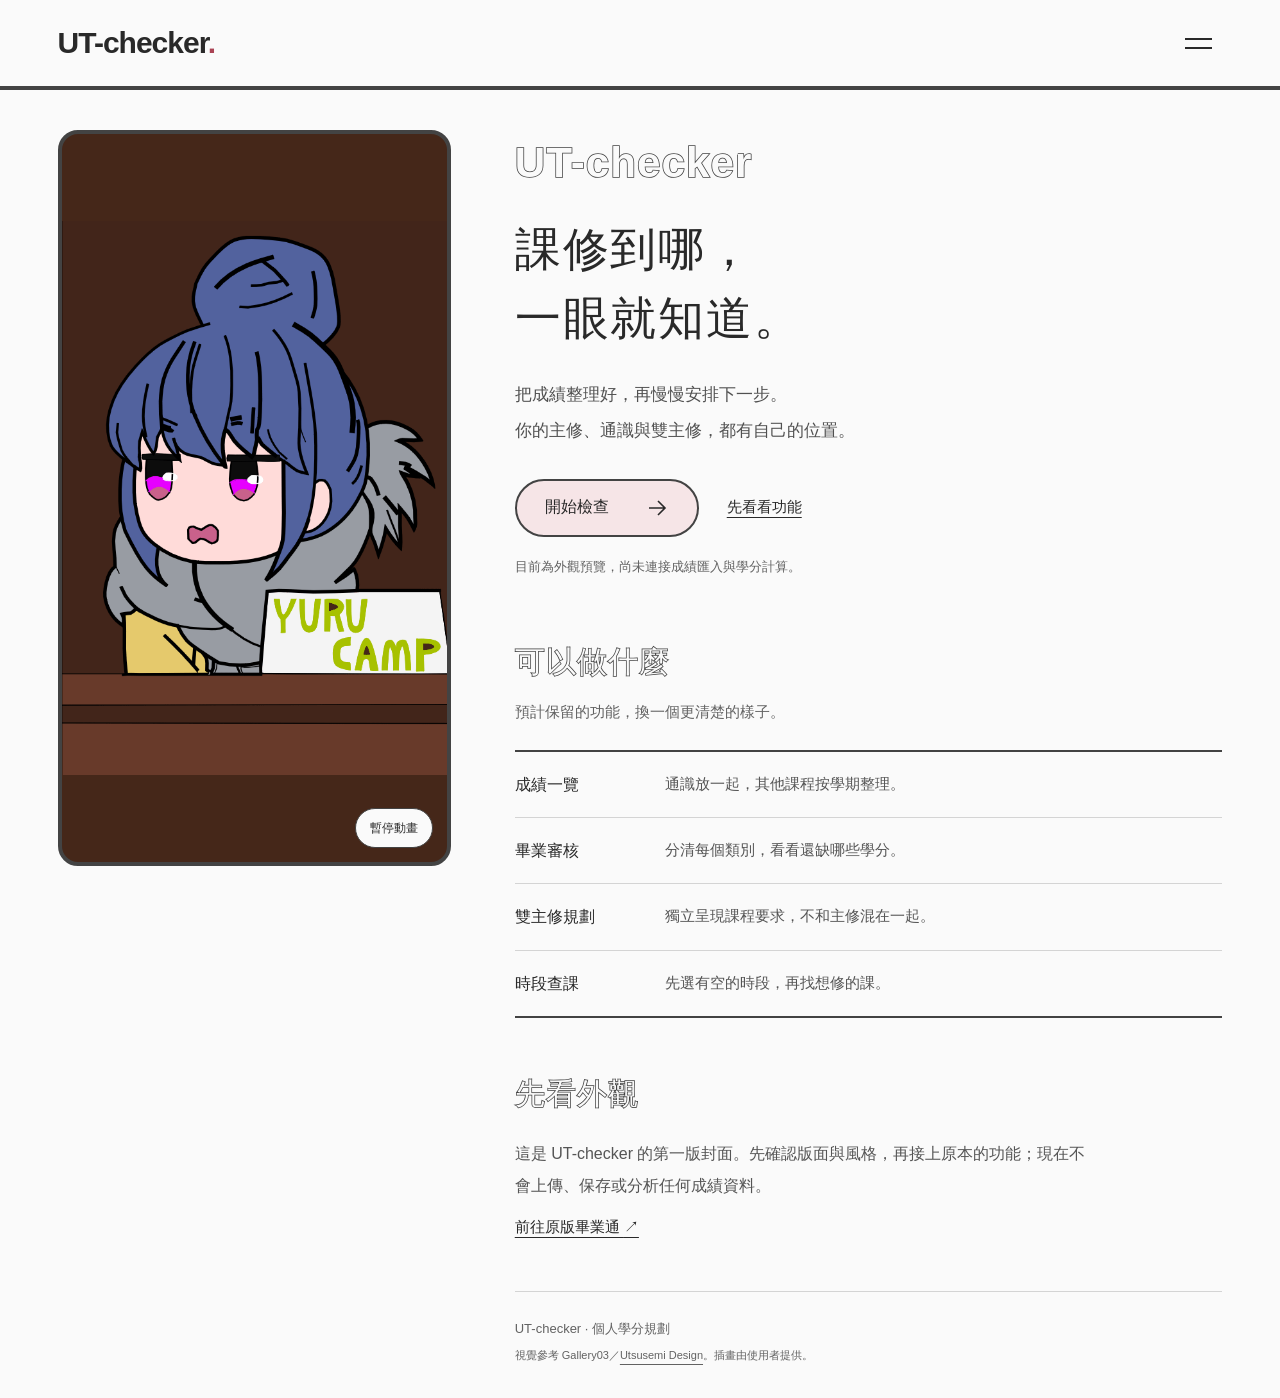
==== index.html @ 439530df "建立 UT-checker 留白插畫外觀預覽" ====
<!doctype html>
<html lang="zh-Hant">
<head>
  <meta charset="utf-8">
  <meta name="viewport" content="width=device-width,initial-scale=1">
  <meta name="description" content="UT-checker 學分規劃工具・外觀預覽">
  <title>UT-checker</title>
  <link rel="stylesheet" href="style.css">
  <script src="app.js" defer></script>
</head>
<body>
  <!-- Gallery03 reference: white space, outlined headings, thick rounded image frame.
       User-provided animated image on the left. Visual prototype only, no student data. -->
  <a class="skip" href="#main">跳到主要內容</a>
  <header class="site-header">
    <a class="wordmark" href="#">UT-checker<span class="brand-dot">.</span></a>
    <button class="menu-toggle" aria-label="開啟選單" aria-expanded="false" aria-controls="navigation"><span></span><span></span></button>
    <nav id="navigation" hidden aria-label="主選單">
      <a href="#main">首頁</a><a href="#features">功能介紹</a><a href="#preview">預覽說明</a>
    </nav>
  </header>
  <main id="main" class="layout">
    <aside class="illustration" aria-label="搖曳露營插畫">
      <div class="image-frame">
        <img id="art" src="assets/yuru-camp.gif" width="600" height="864" alt="搖曳露營角色圍著圍巾，坐在 YURU CAMP 看板旁的動畫插畫">
        <canvas id="still" width="600" height="864" hidden aria-hidden="true"></canvas>
        <button id="motion" class="motion-button" aria-pressed="false">暫停動畫</button>
      </div>
    </aside>
    <div class="content">
      <section class="intro">
        <h1 class="outline">UT-checker</h1>
        <h2>課修到哪，<br>一眼就知道。</h2>
        <p class="intro-copy">把成績整理好，再慢慢安排下一步。<br>你的主修、通識與雙主修，都有自己的位置。</p>
        <div class="actions">
          <a class="button primary" href="#preview">開始檢查 <svg viewBox="0 0 24 24" aria-hidden="true"><path d="M4 12h15M13 5l7 7-7 7"/></svg></a>
          <a class="text-link" href="#features">先看看功能</a>
        </div>
        <p class="preview-note">目前為外觀預覽，尚未連接成績匯入與學分計算。</p>
      </section>
      <section id="features" class="features">
        <h2 class="outline">可以做什麼</h2>
        <p class="section-copy">預計保留的功能，換一個更清楚的樣子。</p>
        <dl>
          <div><dt>成績一覽</dt><dd>通識放一起，其他課程按學期整理。</dd></div>
          <div><dt>畢業審核</dt><dd>分清每個類別，看看還缺哪些學分。</dd></div>
          <div><dt>雙主修規劃</dt><dd>獨立呈現課程要求，不和主修混在一起。</dd></div>
          <div><dt>時段查課</dt><dd>先選有空的時段，再找想修的課。</dd></div>
        </dl>
      </section>
      <section id="preview" class="preview" tabindex="-1">
        <h2 class="outline">先看外觀</h2>
        <p>這是 UT-checker 的第一版封面。先確認版面與風格，再接上原本的功能；現在不會上傳、保存或分析任何成績資料。</p>
        <a class="text-link" href="https://utaipei-credit-checker.streamlit.app/" target="_blank" rel="noopener noreferrer">前往原版畢業通 <span aria-hidden="true">↗</span></a>
      </section>
      <footer>UT-checker · 個人學分規劃<br><span>視覺參考 Gallery03／<a href="https://hiro-design.net/utsusemi/" target="_blank" rel="noopener noreferrer">Utsusemi Design</a>。插畫由使用者提供。</span></footer>
    </div>
  </main>
</body>
</html>
---- style.css ----
:root{--paper:#fafafa;--ink:#292929;--line:#434343;--muted:#626262;--pink:#df6a78;--pale:#f6e5e7;font-family:"Outfit","Microsoft JhengHei","PingFang TC",sans-serif;color:var(--ink);background:var(--paper);font-synthesis:none}
*{box-sizing:border-box}html{scroll-behavior:smooth;scroll-padding-top:110px}body{margin:0}a{color:inherit;text-underline-offset:5px}button{font:inherit;cursor:pointer}a,button{-webkit-tap-highlight-color:transparent}button:focus-visible,a:focus-visible,[tabindex]:focus-visible{outline:3px solid #9a3547;outline-offset:5px}.skip{position:fixed;top:-80px;left:20px;z-index:10;background:white;padding:16px}.skip:focus{top:8px}
.site-header{height:90px;border-bottom:4px solid var(--line);display:flex;align-items:center;justify-content:space-between;padding:0 4.5%;background:var(--paper);position:sticky;top:0;z-index:5}.wordmark{font-size:30px;font-weight:750;letter-spacing:-1px;text-decoration:none}.brand-dot{color:#aa4354}.menu-toggle{height:48px;width:48px;border:0;background:transparent;display:flex;flex-direction:column;justify-content:center;gap:7px}.menu-toggle span{height:2px;background:var(--ink);width:27px;margin:auto 0;flex:none}.menu-toggle{gap:7px}.menu-toggle span{margin:0 auto;transition:transform .2s}.menu-toggle[aria-expanded=true] span:first-child{transform:translateY(4.5px) rotate(45deg)}.menu-toggle[aria-expanded=true] span:last-child{transform:translateY(-4.5px) rotate(-45deg)}nav{position:absolute;right:4.5%;top:76px;padding:16px 24px;border:2px solid var(--line);border-radius:16px;background:var(--paper);min-width:210px}nav a{display:block;padding:14px 8px;text-decoration:none}nav a:hover{background:var(--pale)}[hidden]{display:none!important}
.layout{max-width:1560px;margin:0 auto;padding:40px 4.5% 0;display:grid;grid-template-columns:minmax(280px,1fr) minmax(0,1.8fr);gap:clamp(40px,5vw,84px);align-items:start}.illustration{position:sticky;top:130px}.image-frame{position:relative;border:4px solid var(--line);border-radius:20px;overflow:hidden;background:#452719;height:calc(100svh - 164px);min-height:420px;max-height:850px}.image-frame img,.image-frame canvas{width:100%;height:100%;display:block;object-fit:contain}.motion-button{position:absolute;bottom:14px;right:14px;min-height:40px;padding:8px 14px;border:1px solid var(--line);border-radius:24px;color:var(--ink);background:var(--paper);font-size:12px}.motion-button:hover{background:var(--pale)}
.content{min-width:0;padding-top:4px}.outline{font-size:clamp(28px,3.3vw,46px);font-weight:750;letter-spacing:1px;color:var(--paper);-webkit-text-stroke:1.5px var(--line);paint-order:stroke fill;line-height:1.35;margin:0 0 24px}.intro h2{font-size:clamp(30px,3.6vw,52px);line-height:1.5;font-weight:600;letter-spacing:.04em;margin:24px 0}.intro-copy{font-size:17px;line-height:2.1;color:#505050;margin:0}.actions{display:flex;align-items:center;gap:28px;flex-wrap:wrap;margin:30px 0 18px}.button{display:inline-flex;align-items:center;justify-content:center;gap:36px;min-height:58px;padding:12px 28px;border:2px solid var(--line);border-radius:40px;text-decoration:none;font-weight:650;background:var(--pale);transition:background .2s,color .2s}.button svg{width:24px;height:24px;fill:none;stroke:currentColor;stroke-width:1.6}.button:hover{background:var(--ink);color:white}.text-link{font-size:15px}.preview-note{font-size:13px;color:var(--muted);line-height:1.8;margin:0 0 46px}.features{padding-top:18px}.features .outline{margin-bottom:14px;font-size:30px}.section-copy{color:var(--muted);font-size:15px;line-height:1.9;margin-bottom:24px}dl{border-block:2px solid var(--line);margin:0}dl>div{display:grid;grid-template-columns:130px 1fr;gap:20px;padding:19px 0;border-bottom:1px solid #d4d4d4;line-height:1.7}dl>div:last-child{border:0}dt{font-weight:650}dd{margin:0;color:#555;font-size:15px}.preview{padding-top:56px}.preview .outline{font-size:30px}.preview p{line-height:2;max-width:65ch;color:#555}footer{border-top:1px solid #d4d4d4;margin-top:54px;padding:24px 0 30px;font-size:13px;line-height:2;color:var(--muted)}footer span{font-size:11px}
@media(min-width:1800px){.layout{grid-template-columns:440px 1fr}}
@media(max-width:767px){.site-header{height:72px;padding-inline:22px}.wordmark{font-size:26px}.layout{display:block;padding:24px 22px 0}.illustration{position:relative;top:auto;margin-bottom:36px}.image-frame{height:auto;min-height:0;max-height:none;aspect-ratio:600/740}.content{padding:0}.outline{font-size:36px}.intro h2{font-size:34px}.intro-copy{font-size:16px}.actions{gap:22px}.preview-note{margin-bottom:32px}dl>div{grid-template-columns:1fr;gap:4px;padding-block:17px}.features .outline,.preview .outline{font-size:28px}nav{right:22px;top:62px}.preview{padding-top:40px}}
@media(prefers-reduced-motion:reduce){html{scroll-behavior:auto}*{transition:none!important}}
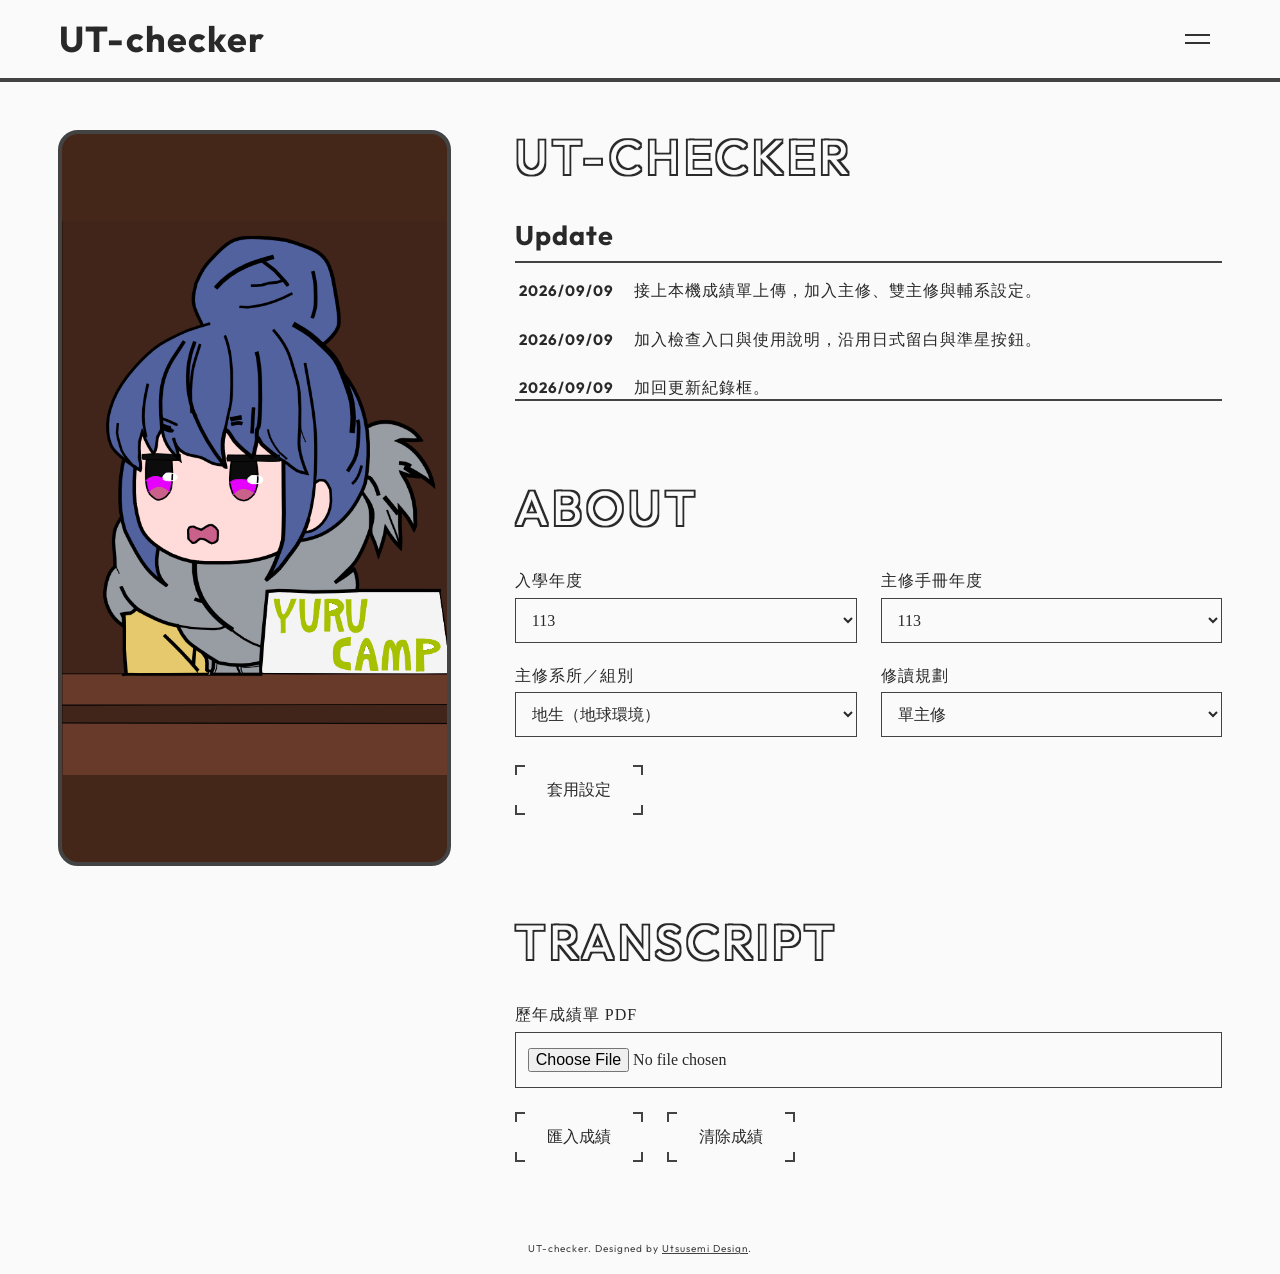
==== commit b9732b3a: "Prepare Rin-Shima Streamlit deployment with Japanese UI and audit engine" ====
--- a/index.html
+++ b/index.html
@@ -1,60 +1,90 @@
 <!doctype html>
 <html lang="zh-Hant">
 <head>
-  <meta charset="utf-8">
-  <meta name="viewport" content="width=device-width,initial-scale=1">
-  <meta name="description" content="UT-checker 學分規劃工具・外觀預覽">
-  <title>UT-checker</title>
-  <link rel="stylesheet" href="style.css">
-  <script src="app.js" defer></script>
+ <meta charset="UTF-8">
+ <meta name="viewport" content="width=device-width, initial-scale=1.0">
+ <title>UT-checker</title>
+ <link href="css/reset.css" rel="stylesheet">
+ <link href="css/common.css" rel="stylesheet">
+ <link href="css/each.css" rel="stylesheet">
+ <link href="css/adjustments.css" rel="stylesheet">
 </head>
 <body>
-  <!-- Gallery03 reference: white space, outlined headings, thick rounded image frame.
-       User-provided animated image on the left. Visual prototype only, no student data. -->
-  <a class="skip" href="#main">跳到主要內容</a>
-  <header class="site-header">
-    <a class="wordmark" href="#">UT-checker<span class="brand-dot">.</span></a>
-    <button class="menu-toggle" aria-label="開啟選單" aria-expanded="false" aria-controls="navigation"><span></span><span></span></button>
-    <nav id="navigation" hidden aria-label="主選單">
-      <a href="#main">首頁</a><a href="#features">功能介紹</a><a href="#preview">預覽說明</a>
-    </nav>
-  </header>
-  <main id="main" class="layout">
-    <aside class="illustration" aria-label="搖曳露營插畫">
-      <div class="image-frame">
-        <img id="art" src="assets/yuru-camp.gif" width="600" height="864" alt="搖曳露營角色圍著圍巾，坐在 YURU CAMP 看板旁的動畫插畫">
-        <canvas id="still" width="600" height="864" hidden aria-hidden="true"></canvas>
-        <button id="motion" class="motion-button" aria-pressed="false">暫停動畫</button>
+ <svg width="0" height="0" style="position:absolute" aria-hidden="true"><defs><filter id="outline" x="-10%" y="-10%" width="120%" height="120%"><feMorphology operator="dilate" radius="2" in="SourceGraphic" result="expanded"/><feFlood flood-color="currentcolor" result="color"/><feComposite in="color" in2="expanded" operator="in" result="outline"/><feMerge><feMergeNode in="outline"/><feMergeNode in="SourceGraphic"/></feMerge></filter></defs></svg>
+ <header class="header"><div class="header-inner">
+  <h1 class="sitename"><a href="index.html">UT-checker</a></h1>
+  <button id="js-hamburger" class="hamburger" aria-label="開啟選單" aria-expanded="false" aria-controls="js-globalnav"><span class="hamburger__line"></span></button>
+  <nav id="js-globalnav" class="globalnav" aria-label="主選單"><ul class="globalnav__main">
+   <li class="globalnav__item"><a href="#information">首頁</a></li>
+   <li class="globalnav__item"><a href="#about">功能</a></li>
+  </ul></nav>
+ </div></header>
+ <main class="mainwrapper" id="js-main"><div class="fv --2column">
+  <div class="fv_illust"><img src="assets/yuru-camp-pingpong.gif" alt="搖曳露營角色動畫，正放後倒放循環"></div>
+  <div class="fv_text">
+   <section id="information">
+    <h2 class="headingL">UT-checker</h2>
+    <div class="update__wrap">
+     <h3 class="headingM" id="update-heading">Update</h3>
+     <ul class="update" tabindex="0" aria-labelledby="update-heading">
+      <li class="update__item"><time datetime="2026-09-09">2026/09/09</time><span>接上本機成績單上傳，加入主修、雙主修與輔系設定。</span></li>
+      <li class="update__item"><time datetime="2026-09-09">2026/09/09</time><span>加入檢查入口與使用說明，沿用日式留白與準星按鈕。</span></li>
+      <li class="update__item"><time datetime="2026-09-09">2026/09/09</time><span>加回更新紀錄框。</span></li>
+      <li class="update__item"><time datetime="2026-09-09">2026/09/09</time><span>恢復版面大小，圖片完整顯示，移除多餘介紹文字。</span></li>
+      <li class="update__item"><time datetime="2026-09-09">2026/09/09</time><span>修正動畫異常綠色，保留正放、倒放循環。</span></li>
+      <li class="update__item"><time datetime="2026-09-09">2026/09/09</time><span>換回框架原本的 Outfit 字體。</span></li>
+     </ul>
+    </div>
+   </section>
+   <section id="about">
+    <h2 class="headingL">About</h2>
+    <form id="study-settings" class="study-form">
+     <div class="field-grid">
+      <label>入學年度<select name="admission" class="year-select" data-default="113" required></select></label>
+      <label>主修手冊年度<select name="handbook" class="year-select" data-default="113" required></select></label>
+      <label>主修系所／組別<select name="primary" class="program-select" required></select></label>
+      <label>修讀規劃<select name="plan"><option>單主修</option><option>雙主修</option><option>輔系</option></select></label>
+     </div>
+     <fieldset id="secondary-settings" hidden disabled>
+      <legend>雙主修／輔系</legend>
+      <div class="field-grid">
+       <label>目標課表年度<select name="targetYear" class="year-select" data-default="114" required></select></label>
+       <label>目標系所／組別<select name="target" class="program-select" required></select></label>
       </div>
-    </aside>
-    <div class="content">
-      <section class="intro">
-        <h1 class="outline">UT-checker</h1>
-        <h2>課修到哪，<br>一眼就知道。</h2>
-        <p class="intro-copy">把成績整理好，再慢慢安排下一步。<br>你的主修、通識與雙主修，都有自己的位置。</p>
-        <div class="actions">
-          <a class="button primary" href="#preview">開始檢查 <svg viewBox="0 0 24 24" aria-hidden="true"><path d="M4 12h15M13 5l7 7-7 7"/></svg></a>
-          <a class="text-link" href="#features">先看看功能</a>
-        </div>
-        <p class="preview-note">目前為外觀預覽，尚未連接成績匯入與學分計算。</p>
-      </section>
-      <section id="features" class="features">
-        <h2 class="outline">可以做什麼</h2>
-        <p class="section-copy">預計保留的功能，換一個更清楚的樣子。</p>
-        <dl>
-          <div><dt>成績一覽</dt><dd>通識放一起，其他課程按學期整理。</dd></div>
-          <div><dt>畢業審核</dt><dd>分清每個類別，看看還缺哪些學分。</dd></div>
-          <div><dt>雙主修規劃</dt><dd>獨立呈現課程要求，不和主修混在一起。</dd></div>
-          <div><dt>時段查課</dt><dd>先選有空的時段，再找想修的課。</dd></div>
-        </dl>
-      </section>
-      <section id="preview" class="preview" tabindex="-1">
-        <h2 class="outline">先看外觀</h2>
-        <p>這是 UT-checker 的第一版封面。先確認版面與風格，再接上原本的功能；現在不會上傳、保存或分析任何成績資料。</p>
-        <a class="text-link" href="https://utaipei-credit-checker.streamlit.app/" target="_blank" rel="noopener noreferrer">前往原版畢業通 <span aria-hidden="true">↗</span></a>
-      </section>
-      <footer>UT-checker · 個人學分規劃<br><span>視覺參考 Gallery03／<a href="https://hiro-design.net/utsusemi/" target="_blank" rel="noopener noreferrer">Utsusemi Design</a>。插畫由使用者提供。</span></footer>
-    </div>
-  </main>
+     </fieldset>
+     <button class="crosshair-button" type="submit"><span>套用設定</span></button>
+     <p id="settings-status" role="status"></p>
+    </form>
+   </section>
+   <section id="transcript">
+    <h2 class="headingL">Transcript</h2>
+    <form id="upload-form" class="study-form">
+     <label for="transcript-file">歷年成績單 PDF</label>
+     <input id="transcript-file" type="file" accept="application/pdf,.pdf" required>
+     <div class="entry-actions">
+      <button class="crosshair-button" type="submit" id="upload-button"><span>匯入成績</span></button>
+      <button class="crosshair-button" type="button" id="clear-transcript"><span>清除成績</span></button>
+     </div>
+    </form>
+    <p id="upload-status" role="status" aria-live="polite"></p>
+    <div id="course-results"></div>
+    <section id="audit-panel" hidden>
+     <h2 class="headingL">Audit</h2>
+     <button id="confirm-audit" class="crosshair-button" type="button"><span>確認成績並檢核</span></button>
+     <p id="audit-status" role="status"></p>
+     <div class="audit-card">
+      <div id="audit-chart"></div>
+     </div>
+    </section>
+   </section>
+  </div>
+ </div></main>
+ <footer><small>UT-checker. Designed by <a href="https://hiro-design.net/utsusemi/" target="_blank" rel="noopener noreferrer">Utsusemi Design</a>.</small></footer>
+ <script src="js/common.js"></script>
+ <script src="app.js"></script>
+ <script type="application/json" id="settings-options">{"years":["111","112","113","114","115"],"programs":["地生（地球環境）","地生（生命科學）","物化（電子物理）","物化（應用化學）","數學","資科"]}</script>
+ <script src="forms.js"></script>
+ <script src="js/audit.js"></script>
+ <script src="js/convergence.js"></script>
 </body>
 </html>
--- a/css/common.css
+++ b/css/common.css
@@ -0,0 +1,695 @@
+@charset "UTF-8";
+@import url("root.css");
+
+
+/*－－－－－－－－－－－－－－－－－－－－－－－－－－－－－－－
+
+サイト全体共通
+
+－－－－－－－－－－－－－－－－－－－－－－－－－－－－－－－*/
+/* --------------------------- */
+
+html {
+ font-size: 15px;
+ scroll-behavior: smooth;
+}
+
+body {
+ margin: 0;
+ font-family: var(--font-base);
+ background: var(--color-bg);
+ color: var(--color-text);
+ letter-spacing: 1px;
+ word-break: break-word;
+}
+
+*:hover,
+*::before,
+*::after {
+ transition: 0.2s;
+}
+
+/*－－－－－－－－－－－－－－－－－－－－－－－－－－－－－－－
+
+文字
+
+－－－－－－－－－－－－－－－－－－－－－－－－－－－－－－－*/
+p {
+ margin: 20px 0;
+ letter-spacing: 1px;
+ text-align: justify;
+}
+
+p:first-of-type {
+ margin-top: 0;
+}
+
+a {
+ color: inherit;
+}
+
+/*－－－－－－－－－－ リンクホバー時の設定 －－－－－－－－－－*/
+@media (hover: hover) {
+ a:not([class]):hover {
+  background-color: var(--color-sub);
+ }
+}
+
+/* ホバー装飾の無効化 */
+a:is(.globalnav *, .snslist *)::after,
+.btn::after,
+.pageup::after {
+ display: none;
+}
+
+/*－－－－－－－－－－  見出し －－－－－－－－－－*/
+h1,
+h2,
+h3,
+h4,
+h5,
+h6 {
+ font-family: var(--font-title);
+ letter-spacing: 1px;
+ margin: 0 0 1em 0;
+ overflow-wrap: break-word;
+}
+
+/*－－－－－－－－－－ 大見出し －－－－－－－－－－*/
+.headingL {
+ position: relative;
+ font-size: clamp(1.8rem, 1.291rem + 2.55vw, 3.2rem);
+ font-weight: 400;
+ margin-bottom: 0.8em;
+ color: var(--color-bg);
+ filter: url(#outline);
+ letter-spacing: 4px;
+ text-transform: uppercase;
+}
+
+/*－－－－－－－－－－ 中見出し －－－－－－－－－－*/
+.headingM {
+ font-size: clamp(1.6rem, 1.527rem + 0.36vw, 1.8rem);
+}
+
+/*－－－－－－－－－－ 小見出し －－－－－－－－－－*/
+.headingS {
+ font-size: clamp(1.4rem, 1.327rem + 0.36vw, 1.6rem);
+}
+
+/*－－－－－－－－－－ 最小見出し －－－－－－－－－－*/
+.headingSS {
+ font-size: clamp(1.2rem, 1.127rem + 0.36vw, 1.4rem);
+}
+
+
+/*－－－－－－－－－－ 文字装飾 －－－－－－－－－－*/
+.marker {
+ background: linear-gradient(transparent 50%, rgb(from var(--color-accent) r g b / 0.2) 50%);
+}
+
+.label {
+ display: block;
+ margin: 20px 0;
+ padding: 2px 10px;
+ background-color: rgb(from var(--color-accent) r g b / 0.8);
+ color: var(--color-white);
+ width: fit-content;
+}
+
+/*－－－－－－－－－－－－－－－－－－－－－－－－－－－－－－－
+
+アイコン等
+
+－－－－－－－－－－－－－－－－－－－－－－－－－－－－－－－*/
+.la,
+.las {
+ font-size: 1.2em;
+ color: var(--color-main);
+ position: relative;
+ top: 2px;
+}
+
+/* 矢印 */
+.arrow {
+ width: 20px;
+ height: 20px;
+ border: 2px solid var(--color-main);
+ border-bottom: 0;
+ border-left: 0;
+ transform: rotate(45deg);
+}
+
+/*－－－－－－－－－－－－－－－－－－－－－－－－－－－－－－－
+
+リスト
+
+－－－－－－－－－－－－－－－－－－－－－－－－－－－－－－－*/
+
+.list,
+.list-number {
+ margin: 20px 0;
+}
+
+.list li {
+ position: relative;
+ margin-left: 16px;
+}
+
+.list li::before {
+ position: absolute;
+ top: calc(50% - 4px);
+ left: -16px;
+ content: "";
+ display: block;
+ width: 8px;
+ height: 8px;
+ background-color: var(--color-accent);
+ border-radius: 50%;
+}
+
+/*－－－－－－－－－－ 数字付きリスト －－－－－－－－－－*/
+.list-number {
+ list-style-type: decimal-leading-zero;
+ list-style-position: inside;
+}
+
+.list-number li {
+ text-indent: -3.4rem;
+ padding-left: 3.6rem;
+}
+
+.list-number li> :not(:first-child) {
+ text-indent: 0;
+}
+
+/*－－－－－－－－－－ 表リスト －－－－－－－－－－*/
+.gridlist {
+ display: flex;
+ flex-direction: column;
+ gap: 8px;
+ width: fit-content;
+ max-width: 100%;
+}
+
+.gridlist__line {
+ display: flex;
+ border: 2px solid var(--color-main);
+ border-radius: 40px;
+ overflow: hidden;
+}
+
+.gridlist .gridlist__label,
+.gridlist .gridlist__text {
+ padding: clamp(10px, 3%, 30px) 30px;
+}
+
+.gridlist .gridlist__label {
+ display: flex;
+ align-items: center;
+ background-color: var(--color-sub);
+ width: 140px;
+ min-width: 20%;
+ flex-shrink: 0;
+}
+
+.gridlist__text {
+ flex-grow: 1;
+}
+
+/* スマホ */
+@media screen and (max-width: 520px) {
+ .gridlist {
+  width: 100%;
+ }
+
+ .gridlist__line {
+  flex-direction: column;
+
+  .gridlist__label {
+   width: 100%;
+  }
+ }
+}
+
+/*－－－－－－－－－－－－－－－－－－－－－－－－－－－－－－－
+
+入力フォーム、ボタン
+
+－－－－－－－－－－－－－－－－－－－－－－－－－－－－－－－*/
+/* 入力フォーム */
+input,
+textarea {
+ display: block;
+ -webkit-appearance: none;
+ -moz-appearance: none;
+ appearance: none;
+ color: var(--color-text);
+ padding: 6px 10px;
+ border: 1px solid var(--color-sub);
+ margin: 10px 0;
+ width: 100%;
+}
+
+/* ボタン */
+.btn {
+ display: block;
+ -webkit-appearance: none;
+ -moz-appearance: none;
+ appearance: none;
+ background-color: var(--color-white);
+ color: var(--color-text);
+ text-align: center;
+ text-decoration: none;
+ padding: 6px 14px;
+ border: 2px solid var(--color-main);
+ border-radius: 999px;
+ transition: all 0.2s ease;
+}
+
+.btn:hover {
+ cursor: pointer;
+ color: var(--color-white);
+ background-color: var(--color-black);
+}
+
+
+/*－－－－－－－－－－－－－－－－－－－－－－－－－－－－－－－
+
+レイアウト
+
+－－－－－－－－－－－－－－－－－－－－－－－－－－－－－－－*/
+/*－－－－－－－－－－ 横並び －－－－－－－－－－*/
+.flex {
+ display: flex;
+ flex-wrap: wrap;
+ gap: 20px;
+ align-items: center;
+}
+
+.grid {
+ display: grid;
+ grid-template-columns: repeat(auto-fit, minmax(200px, 1fr));
+ /* 表示サイズを変えたい場合は200pxの部分を変更 */
+ gap: 20px;
+ justify-content: center;
+ align-items: center;
+}
+
+/*－－－－－－－－－－ 2カラム表示 －－－－－－－－－－*/
+.--2column {
+ display: grid;
+ grid-template-columns: 1fr 1fr;
+ gap: 0 60px;
+}
+
+/* タブレット、スマホでは１カラム */
+@media screen and (max-width: 768px) {
+ .--2column {
+  grid-template-columns: 1fr;
+ }
+}
+
+/*－－－－－－－－－－  枠囲みボックス －－－－－－－－－－*/
+.mainwrapper {
+ container-type: inline-size;
+}
+
+.box {
+ padding: 30px 40px;
+ border: 2px solid var(--color-black);
+ border-radius: 40px;
+
+ @container (max-width: 768px) {
+  padding: 30px;
+ }
+}
+
+
+.box> :first-child {
+ margin-top: 0;
+}
+
+.box> :last-child {
+ margin-bottom: 0;
+}
+
+
+/*－－－－－－－－－－  セクション －－－－－－－－－－*/
+section:first-of-type {
+ /* padding-top: 0; */
+}
+
+section {
+ padding: 30px 0;
+}
+
+section> :first-child {
+ margin-top: 0;
+}
+
+section> :last-child {
+ margin-bottom: 0;
+}
+
+section section:first-of-type {
+ padding-top: 0;
+}
+
+section section:last-of-type {
+ padding-bottom: 0;
+}
+
+/* PC */
+@media screen and (min-width: 1025px),
+print {
+ section {
+  padding: 40px 0;
+ }
+}
+
+/*－－－－－－－－－－  スペーサー －－－－－－－－－－*/
+.spacer {
+ height: 30px;
+}
+
+/*－－－－－－－－－－－－－－－－－－－－－－－－－－－－－－－
+
+ヘッダー
+
+－－－－－－－－－－－－－－－－－－－－－－－－－－－－－－－*/
+.header {
+ position: fixed;
+ top: 0;
+ width: 100%;
+ background: var(--color-bg);
+ border-bottom: 4px solid var(--color-main);
+ padding: 1em;
+ z-index: 1000;
+}
+
+.header-inner {
+ max-width: 1160px;
+ margin: 0 auto;
+ display: flex;
+ align-items: center;
+ justify-content: space-between;
+
+ .sitename {
+  font-size: clamp(1.4rem, 1.036rem + 1.82vw, 2.4rem);
+  font-weight: bold;
+  margin: 0;
+
+  a {
+   text-decoration: none;
+  }
+ }
+}
+
+
+/*－－－－－－－－－－  メニュー －－－－－－－－－－*/
+
+.globalnav {
+ display: flex;
+ gap: 20px;
+ align-items: center;
+}
+
+.globalnav__main {
+ display: flex;
+ gap: 10px;
+}
+
+.globalnav__item {
+ position: relative;
+
+ a {
+  display: block;
+  font-weight: bold;
+  text-decoration: none;
+  padding: 4px 10px 4px;
+  overflow-wrap: break-word;
+  transition: 0.2s;
+  border-radius: 999px;
+
+  &:hover,
+  &:has(+.globalnav__child:hover) {
+   color: var(--color-bg);
+   background-color: var(--color-accent);
+  }
+ }
+
+ &._has-child:hover {
+  .globalnav__child {
+   visibility: visible;
+   opacity: 1;
+   transition: 0.4s;
+  }
+ }
+}
+
+/* 子メニュー */
+.globalnav__child {
+ position: absolute;
+ top: 100%;
+ left: 0%;
+ background-color: var(--color-sub);
+ visibility: hidden;
+ opacity: 0;
+ transition: 0.2s;
+}
+
+
+
+/*  タブレット、スマホでの表示 */
+@media screen and (max-width: 1024px) {
+ .globalnav {
+  position: fixed;
+  top: 0;
+  left: 0;
+  width: 100%;
+  height: 100vh;
+  height: 100dvh;
+  display: flex;
+  flex-direction: column;
+  gap: 40px;
+  justify-content: center;
+  align-items: center;
+  background-color: var(--color-sub);
+  opacity: 0;
+  transform: translateX(100%);
+  transition: 0.4s;
+
+  &._active {
+   opacity: 1;
+   transform: translateX(0);
+   transition: 0.4s;
+  }
+ }
+
+ .globalnav__main {
+  flex-direction: column;
+
+  .globalnav__item {
+   a {
+    /* color: var(--color-white); */
+   }
+
+   .globalnav__child {
+    left: calc(50% - 50vw);
+    right: calc(50% - 50vw);
+    margin: 10px;
+    background-color: var(--color-white);
+    padding: 10px;
+    z-index: 1;
+    visibility: visible;
+    /*JSで制御するため一旦表示*/
+    opacity: 1;
+    /*JSで制御するため一旦表示*/
+    display: none;
+
+    /*JSのtoggleで表示させるため非表示に*/
+    &.active {
+     display: block;
+    }
+
+    li {
+     a {
+      color: var(--color-main);
+      padding: 10px;
+     }
+
+     &:not(:last-child) {
+      border-bottom: 1px solid var(--color-sub);
+     }
+    }
+   }
+  }
+ }
+}
+
+.globalnav {
+
+ .social-icons {
+  display: flex;
+  margin: 0;
+
+  .social-icons__item {
+   a {
+    width: 24px;
+    height: 24px;
+   }
+
+   svg {
+    width: 16px;
+    fill: var(--color-main);
+   }
+  }
+ }
+}
+
+/*－－－－－－－－－－－－－－－－－－－－－－－－－－－－－－－
+
+メニューボタン
+
+－－－－－－－－－－－－－－－－－－－－－－－－－－－－－－－*/
+.hamburger {
+ position: fixed;
+ top: 0;
+ right: 0;
+ display: flex;
+ justify-content: center;
+ align-items: center;
+ width: 50px;
+ height: 50px;
+ background-color: transparent;
+ border: none;
+ cursor: pointer;
+ z-index: 999;
+}
+
+.hamburger .hamburger__line {
+ position: absolute;
+ width: 25px;
+ height: 2px;
+ background-color: var(--color-black);
+}
+
+.hamburger .hamburger__line::before,
+.hamburger .hamburger__line::after {
+ position: absolute;
+ content: "";
+ display: block;
+ width: 25px;
+ height: 2px;
+ background-color: var(--color-black);
+}
+
+.hamburger .hamburger__line::before {
+ top: -6px;
+}
+
+.hamburger .hamburger__line::after {
+ bottom: -6px;
+}
+
+/*閉じる*/
+.hamburger._active .hamburger__line {
+ background: transparent;
+}
+
+.hamburger._active .hamburger__line::before {
+ top: 0;
+ transform: rotate(45deg);
+}
+
+.hamburger._active .hamburger__line::after {
+ bottom: 0;
+ transform: rotate(-45deg);
+}
+
+/* PCで非表示 */
+@media screen and (min-width: 1025px),
+print {
+ .hamburger {
+  display: none;
+ }
+}
+
+/*－－－－－－－－－－－－－－－－－－－－－－－－－－－－－－－
+
+メインコンテンツ　共通設定
+
+－－－－－－－－－－－－－－－－－－－－－－－－－－－－－－－*/
+.mainwrapper {
+ padding: 110px 20px 50px;
+ max-width: 1200px;
+ margin: 0 auto;
+}
+
+@media screen and (max-width: 768px) {
+ .mainwrapper {
+  padding-top: 90px;
+ }
+}
+
+/*－－－－－－－－－－－－－－－－－－－－－－－－－－－－－－－
+
+ページUP
+
+－－－－－－－－－－－－－－－－－－－－－－－－－－－－－－－*/
+.pageup {
+ position: fixed;
+ bottom: 2vw;
+ right: 2vw;
+ display: flex;
+ justify-content: center;
+ align-items: center;
+ width: 50px;
+ height: 50px;
+ background-color: transparent;
+ border-radius: 50%;
+ transition: 0.2s;
+ opacity: 0;
+ visibility: hidden;
+}
+
+.pageup .arrow {
+ border-color: var(--color-main);
+ margin-top: 10px;
+ transform: rotate(-45deg);
+}
+
+.pageup._active {
+ opacity: 1;
+ visibility: visible;
+}
+
+@media (hover: hover) {
+ .pageup:hover {
+  background-color: var(--color-accent);
+
+  .arrow {
+   border-color: var(--color-white);
+  }
+ }
+}
+
+/*－－－－－－－－－－－－－－－－－－－－－－－－－－－－－－－
+
+フッター
+
+－－－－－－－－－－－－－－－－－－－－－－－－－－－－－－－*/
+footer {
+ text-align: center;
+ padding: 20px;
+ font-size: 0.8rem;
+ color: var(--color-main);
+ line-height: 1;
+}
+
+@media screen and (max-width: 520px) {
+ footer {
+  text-align: left;
+ }
+}
--- a/css/each.css
+++ b/css/each.css
@@ -0,0 +1,335 @@
+@import url("root.css");
+
+/*－－－－－－－－－－－－－－－－－－－－－－－－－－－－－－－
+  
+  ＩＮＤＥＸ
+  
+  －－－－－－－－－－－－－－－－－－－－－－－－－－－－－－－*/
+
+
+.fv {
+ .fv_illust {
+  height: calc(100vh - 140px);
+  margin-bottom: 30px;
+
+  img {
+   width: 100%;
+   height: 100%;
+   object-fit: cover;
+   object-position: center;
+   border-radius: 20px;
+   border: 4px solid var(--color-main);
+  }
+ }
+}
+
+@media screen and (min-width: 768px),
+print {
+ .fv {
+  grid-template-columns: 1fr 2fr;
+
+  .fv_illust {
+   position: sticky;
+   top: 110px;
+   height: calc(100vh - 140px);
+
+   img {
+    height: 100%;
+   }
+  }
+
+  .fv_text {
+   section:first-child {
+    padding-top: 0;
+   }
+  }
+ }
+}
+
+/*－－－－－－－－－－  更新履歴 －－－－－－－－－－*/
+
+.update__wrap {
+ margin: 20px 0px;
+
+ .headingM {
+  margin-bottom: 10px;
+ }
+}
+
+.update {
+ height: 140px;
+ overflow-y: auto;
+ padding: 4px;
+ padding-right: 20px;
+ border-top: 2px solid var(--color-main);
+ border-bottom: 2px solid var(--color-main);
+
+ .update__item {
+  display: flex;
+  gap: 0px 20px;
+  padding: 10px 0;
+
+  time {
+   font-weight: 600;
+   flex-shrink: 0;
+  }
+ }
+
+ .update__item:not(:last-child) {}
+}
+
+
+/* スマホ */
+@media screen and (max-width: 520px) {
+ .update__item {
+  flex-direction: column;
+  gap: 4px;
+ }
+}
+
+
+/*－－－－－－－－－－ TOPIC －－－－－－－－－－*/
+.topiclist {
+ margin-top: 30px;
+}
+
+.topiclist__item.grid {
+ gap: 10px 20px;
+ margin-bottom: 30px;
+ align-items: flex-start;
+
+ &:last-child {
+  margin-bottom: 0px;
+
+  p {
+   margin-bottom: 0px;
+  }
+ }
+}
+
+
+/*－－－－－－－－－－ Profile －－－－－－－－－－*/
+.profile__inner.grid {
+ margin-top: 40px;
+ gap: 20px;
+ align-items: flex-start;
+}
+
+.profile__img {
+ padding: 0 20px;
+}
+
+.profile__img img {
+ border-radius: 50%;
+ margin: auto;
+}
+
+/*  SNSアイコン  */
+.social-icons {
+ display: flex;
+ gap: 2px;
+ flex-wrap: wrap;
+ margin-top: 18px;
+}
+
+.social-icons a {
+ width: 46px;
+ height: 46px;
+ border-radius: 50%;
+ display: flex;
+ align-items: center;
+ justify-content: center;
+ text-decoration: none;
+ transition: all 0.2s ease;
+}
+
+.social-icons a:hover {
+ transform: translateY(-3px);
+}
+
+.social-icons svg {
+ width: 20px;
+ height: 20px;
+}
+
+/*－－－－－－－－－－ Contact －－－－－－－－－－*/
+.mailform {
+ margin-top: 30px;
+}
+
+
+/*－－－－－－－－－－－－－－－－－－－－－－－－－－－－－－－
+
+Gallery
+
+－－－－－－－－－－－－－－－－－－－－－－－－－－－－－－－*/
+.gallery-header {
+ margin-bottom: 40px;
+ padding-bottom: 20px;
+ border-bottom: 4px solid var(--color-main);
+}
+
+.gallery-content {
+ :target {
+  scroll-margin-top: 100px;
+ }
+
+
+}
+
+.gallerylist {
+ display: grid;
+ grid-template-columns: repeat(auto-fill, minmax(160px, 1fr));
+ /* 160pxの数字を変更することで、画像の最小幅を調整できます。 */
+ gap: 40px;
+ padding: 2px;
+}
+
+.gallerylist__item {
+ aspect-ratio: 3 / 4;
+ overflow: hidden;
+ cursor: pointer;
+ background-color: var(--color-bg);
+ border-radius: 20px;
+}
+
+.gallerylist__item img {
+ width: 100%;
+ height: 100%;
+ object-fit: cover;
+ transition: transform 0.4s ease;
+}
+
+.gallerylist__item:hover img {
+ transform: scale(1.05);
+}
+
+/* 画像表示：全画面レイアウト */
+#detail-view {
+ position: fixed;
+ top: 0;
+ left: 0;
+ width: 100vw;
+ height: 100vh;
+ background-color: var(--color-bg);
+ display: flex;
+ align-items: center;
+ justify-content: center;
+ z-index: 2000;
+ cursor: pointer;
+}
+
+
+.detail-content {
+ width: 90%;
+ height: 90%;
+ display: flex;
+ flex-direction: column;
+ align-items: center;
+ justify-content: center;
+
+ p {
+  max-width: 80%;
+ }
+}
+
+#full-image {
+ max-width: 100%;
+ max-height: 100%;
+ object-fit: contain;
+ margin-bottom: 20px;
+}
+
+/* 表示切り替え用クラス */
+.hidden {
+ display: none !important;
+}
+
+/*－－－－－－－－－－－－－－－－－－－－－－－－－－－－－－－
+
+Blog
+
+－－－－－－－－－－－－－－－－－－－－－－－－－－－－－－－*/
+
+.blog-header {
+ margin-bottom: 60px;
+ padding-bottom: 20px;
+ border-bottom: 4px solid var(--color-main);
+}
+
+.control-links {
+ position: absolute;
+ top: 100px;
+ right: 20px;
+}
+
+.mainarea {}
+
+.onelogbox {
+ margin-bottom: 60px;
+ background-color: var(--color-white);
+ padding: 30px;
+ border-radius: 40px;
+ border: 2px solid var(--color-main);
+
+ .oneloginfo {
+  display: flex;
+  justify-content: flex-end;
+  gap: 0px 20px;
+  font-size: 0.8em;
+  color: var(--color-main);
+
+  time,
+  >span {
+   display: flex;
+   align-items: center;
+   gap: 4px;
+
+   svg {
+    width: 16px;
+    height: 16px;
+   }
+  }
+ }
+}
+
+.pagenavi {
+
+ .pagelinks {
+  display: flex;
+  justify-content: center;
+  align-items: center;
+  gap: 20px;
+
+  .prevlink,
+  .nextlink {
+   display: flex;
+   align-items: center;
+   gap: 4px;
+   padding: 4px 10px 4px 12px;
+  }
+ }
+
+ .pagenums {
+  text-align: center;
+
+  a {
+   display: inline-block;
+   width: 38px;
+   height: 38px;
+  }
+ }
+
+
+ a {
+  padding: 8px;
+  text-decoration: none;
+  transition: background-color 0.3s ease;
+  border-radius: 999px;
+ }
+
+ a:hover {
+  background-color: var(--color-main);
+  color: var(--color-white);
+ }
+}
--- a/css/adjustments.css
+++ b/css/adjustments.css
@@ -0,0 +1,121 @@
+/* Restore the approved spacious proportions without changing template fonts. */
+#audit-panel[hidden] { display:none; }
+.deficit-trigger { cursor:pointer; text-decoration:underline; text-underline-offset:3px; }
+.deficit-trigger:hover, .deficit-trigger:focus { font-weight:700; }
+.missing-window { max-height:360px; overflow:auto; padding:20px 24px; margin:8px 0 20px; border-block:1px solid var(--color-main); background:#efefef; }
+.missing-window[hidden] { display:none; }
+.missing-window section { padding:12px 0; border-bottom:1px solid #ccc; }
+.missing-window h4, .missing-window h5 { margin:0 0 8px; font:inherit; font-weight:700; }
+.missing-window p { white-space:pre-line; font-size:15px; margin:4px 0; }
+.total-ring { text-align:center; margin-top:48px; }
+.convergence svg { width:100%; max-width:900px; font-family:inherit; }
+.convergence-total { font-size:24px; margin:14px 0; }
+.convergence-readout { height:84px; overflow:auto; white-space:pre-line; font-size:16px; }
+.convergence [role=button] { cursor:pointer; }
+.convergence-path { stroke-dasharray:1; stroke-dashoffset:1; }
+.convergence-path { transition:opacity .28s ease-out,stroke-width .28s ease-out,stroke .28s ease-out; }
+.convergence-hit { cursor:pointer; }
+.convergence-detail-slot { height:340px; margin-top:20px; overflow-anchor:none; }
+.convergence-detail { box-sizing:border-box; height:100%; overflow-y:auto; scrollbar-gutter:stable; text-align:left; padding:20px 0; border-block:1px solid #ccc; }
+.convergence-detail[hidden] { display:none; }
+.course-route { display:flex; align-items:center; gap:14px; padding:12px 0; font-size:16px; }
+.route-connector { flex:1; min-width:24px; height:1px; background:#aaa; }
+.missing-route { color:#9a4c4c; }
+@media(max-width:600px) { .course-route { flex-wrap:wrap; } }
+.is-visible .convergence-path { animation:converge-draw 1.1s cubic-bezier(.16,1,.3,1) forwards; }
+@keyframes converge-draw { to { stroke-dashoffset:0; } }
+@media(prefers-reduced-motion:reduce) { .convergence-path,.is-visible .convergence-path { animation:none;transition:none;stroke-dashoffset:0; } }
+.total-ring svg { display:block; width:min(100%,560px); margin:auto; overflow:visible; }
+.total-ring svg g { cursor:pointer; }
+.ring-legend { display:flex; justify-content:center; gap:20px; flex-wrap:wrap; }
+.ring-legend button { font:inherit; border:0; border-bottom:1px solid #434343; padding:10px; background:transparent; cursor:pointer; }
+#audit-panel { padding-top:48px; font-family:"Source Han Serif TC",serif; }
+.audit-card { margin-top:28px; }
+.audit-card h3 { font-size:22px; margin-bottom:12px; }
+.audit-chart-scroll { overflow-x:auto; }
+.audit-chart-scroll svg { display:block; width:100%; min-width:700px; font-family:inherit; }
+.audit-source { font-size:12px; overflow-wrap:anywhere; margin-top:16px; }
+.audit-note { font-size:14px; }
+.audit-tick { opacity:0; }
+.is-visible .audit-tick { animation:audit-reveal .5s cubic-bezier(.16,1,.3,1) both; }
+@keyframes audit-reveal { from { opacity:0; } to { opacity:1; } }
+@media(prefers-reduced-motion:reduce) { .audit-tick, .is-visible .audit-tick { animation:none; opacity:1; } }
+.study-form, #upload-status, #course-results { font-family: "Source Han Serif TC", serif; font-size: 16px; line-height: 1.9; }
+.field-grid { display: grid; grid-template-columns: repeat(2, minmax(0,1fr)); gap: 24px; margin-bottom: 28px; }
+.study-form label { display: block; }
+.study-form select, .study-form input[type=file] { display:block; width:100%; margin-top:8px; padding:12px; border:1px solid var(--color-main); background:var(--color-bg); color:var(--color-text); font:inherit; border-radius:0; }
+.study-form fieldset { border:0; border-block:1px solid var(--color-main); margin:28px 0; padding:24px 0; }
+.study-form fieldset[hidden] { display:none; }
+.study-form legend { padding-right:16px; }
+.study-form .check-field { display:flex; gap:12px; align-items:baseline; }
+.study-form input[type=checkbox] { appearance:auto; width:18px; height:18px; min-width:18px; padding:0; margin:0; flex:0 0 18px; accent-color:var(--color-main); }
+.form-note { font-size:14px; margin-top:16px; }
+.crosshair-button:disabled { opacity:.5; cursor:wait; }
+.fv_text { min-width:0; }
+.course-table-scroll { overflow-x:auto; }
+#course-results table { width:100%; border-collapse:collapse; font-size:15px; }
+#course-results th, #course-results td { text-align:left; border-bottom:1px solid #ccc; padding:12px 8px; min-width:56px; }
+#course-results h3 { margin:32px 0 16px; font-size:18px; }
+#course-results details { border-block:1px solid var(--color-main); padding:12px 0; }
+@media(max-width:600px) { .field-grid { grid-template-columns:1fr; gap:16px; } }
+/* Button interaction adapted from Uiverse.io by Cevorob. */
+.entry-actions { display: flex; flex-wrap: wrap; gap: 24px; margin-top: 24px; }
+.crosshair-button {
+ position: relative; isolation: isolate; display: inline-flex;
+ align-items: center; justify-content: center; min-height: 50px;
+ padding: 0 30px; border: 2px solid var(--color-main);
+ color: var(--color-text); background: var(--color-bg);
+ font-family: "Source Han Serif TC", serif; text-decoration: none;
+ user-select: none; white-space: nowrap; transition: transform .12s ease-out;
+}
+.crosshair-button::before, .crosshair-button::after {
+ content: ""; position: absolute; background: var(--color-bg);
+ pointer-events: none; transition: width .2s ease-out, height .2s ease-out, top .2s ease-out, left .2s ease-out;
+}
+.crosshair-button::before { width: calc(100% + 6px); height: calc(100% - 16px); top: 8px; left: -3px; }
+.crosshair-button::after { width: calc(100% - 16px); height: calc(100% + 6px); top: -3px; left: 8px; }
+.crosshair-button span { position: relative; z-index: 1; font-size: 16px; }
+.crosshair-button:hover { cursor: crosshair; }
+.crosshair-button:hover::before, .crosshair-button:focus-visible::before { height: calc(100% - 32px); top: 16px; }
+.crosshair-button:hover::after, .crosshair-button:focus-visible::after { width: calc(100% - 32px); left: 16px; }
+.crosshair-button:focus-visible { outline: 2px solid var(--color-main); outline-offset: 7px; }
+.crosshair-button:active { transform: scale(.97); }
+.entry-note, .usage-guide { font-family: "Source Han Serif TC", serif; font-size: 16px; line-height: 1.9; }
+.entry-note { margin-top: 20px; }
+.usage-guide { margin-top: 24px; border-block: 1px solid var(--color-main); padding-block: 20px; }
+.usage-guide[hidden] { display: none; }
+.usage-guide ol { padding-left: 1.5em; list-style: decimal; }
+.usage-guide li + li { margin-top: 12px; }
+@media (prefers-reduced-motion: reduce) {
+ .crosshair-button, .crosshair-button::before, .crosshair-button::after { transition: none; }
+ .crosshair-button:active { transform: none; }
+}
+.update .update__item { align-items: baseline; }
+.update__item > span {
+ font-family: "Source Han Serif TC", "Noto Serif TC", serif;
+ font-weight: 400;
+ font-size: 16px;
+ line-height: 1.8;
+ letter-spacing: 1px;
+}
+.header-inner { max-width: none; margin-inline: 3.5%; }
+.header .hamburger { display: flex; position: relative; top: auto; right: auto; width: 48px; height: 48px; }
+.header .globalnav { position: absolute; top: calc(100% + 12px); right: 4.5%; left: auto; width: 220px; height: auto; padding: 16px 24px; background: var(--color-bg); border: 2px solid var(--color-main); border-radius: 16px; transform: none; opacity: 0; visibility: hidden; pointer-events: none; transition: opacity .2s; }
+.header .globalnav._active { opacity: 1; visibility: visible; pointer-events: auto; transform: none; }
+.header .globalnav__main { flex-direction: column; width: 100%; gap: 4px; }
+.header .globalnav__item a { padding: 14px 8px; border-radius: 0; }
+.header .hamburger .hamburger__line { background: transparent; }
+.header .hamburger .hamburger__line::before { top: -4px; }
+.header .hamburger .hamburger__line::after { bottom: -4px; }
+.header .hamburger._active .hamburger__line::before { top: 0; }
+.header .hamburger._active .hamburger__line::after { bottom: 0; }
+#js-main._darker { filter: none; }
+.mainwrapper { max-width: 1560px; padding: 130px 4.5% 0; }
+.fv.--2column { grid-template-columns: minmax(280px, 1fr) minmax(0, 1.8fr); gap: clamp(40px, 5vw, 84px); }
+.fv .fv_illust { height: calc(100svh - 164px); min-height: 420px; max-height: 850px; }
+.fv .fv_illust img { object-fit: contain; background: #452719; }
+@media (max-width: 767px) {
+ .mainwrapper { padding: 90px 22px 0; }
+ .fv.--2column { display: block; }
+ .fv .fv_illust { height: auto; min-height: 0; max-height: none; aspect-ratio: 600 / 864; }
+}
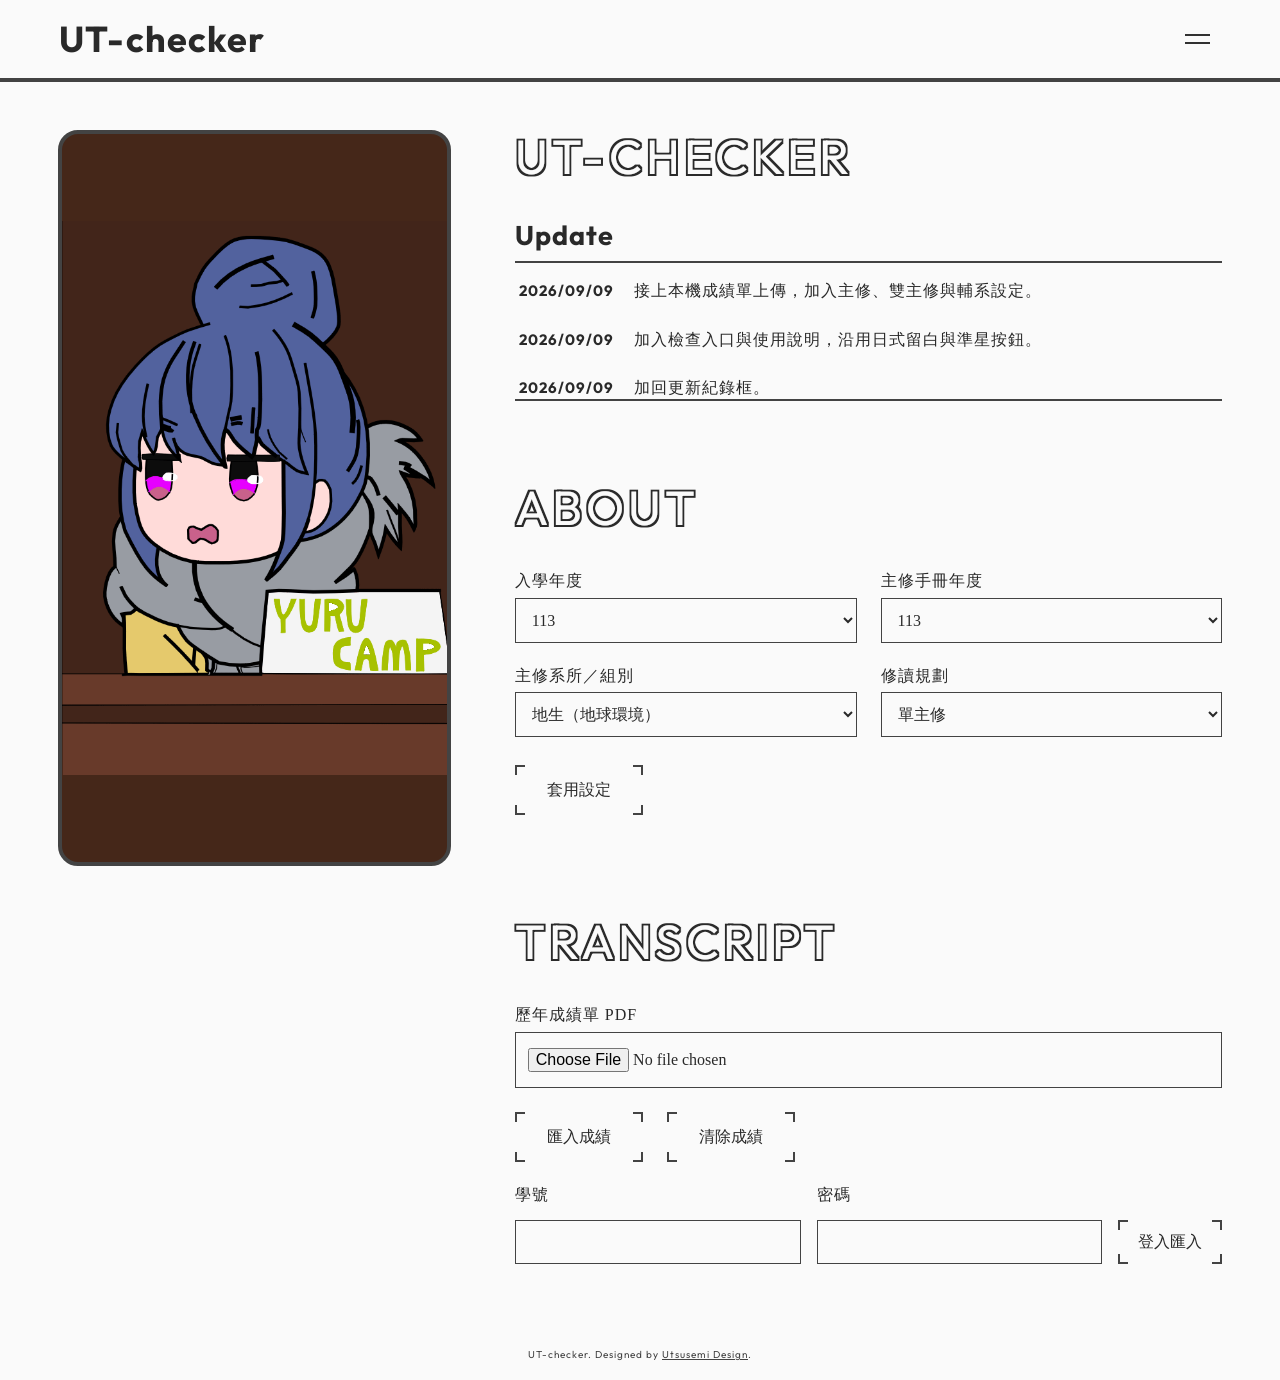
==== commit 8b478d15: "Add verified 114 term lookup, portal import and transcript display fixes" ====
--- a/index.html
+++ b/index.html
@@ -4,19 +4,29 @@
  <meta charset="UTF-8">
  <meta name="viewport" content="width=device-width, initial-scale=1.0">
  <title>UT-checker</title>
+ <style>
+ #page-loader {position:fixed;inset:0;z-index:99999;background:#f9f9f9;display:grid;place-items:center;transition:opacity .32s ease-out;}
+ #page-loader iframe {width:min(100%,420px);height:400px;border:0;pointer-events:none;}
+ #page-loader.is-ready {opacity:0;pointer-events:none;}
+ @media(prefers-reduced-motion:reduce) {#page-loader {transition:none;}}
+ </style>
+ <script src="js/loading.js" defer></script>
  <link href="css/reset.css" rel="stylesheet">
  <link href="css/common.css" rel="stylesheet">
  <link href="css/each.css" rel="stylesheet">
- <link href="css/adjustments.css" rel="stylesheet">
+ <link href="css/adjustments.css?v=program-switch-1" rel="stylesheet">
 </head>
 <body>
+ <div id="page-loader" role="status" aria-label="網頁載入中"><iframe src="assets/mountain-loader.html" title="山林線描載入動畫" tabindex="-1" aria-hidden="true"></iframe></div>
+ <noscript><style>#page-loader {display:none;}</style></noscript>
  <svg width="0" height="0" style="position:absolute" aria-hidden="true"><defs><filter id="outline" x="-10%" y="-10%" width="120%" height="120%"><feMorphology operator="dilate" radius="2" in="SourceGraphic" result="expanded"/><feFlood flood-color="currentcolor" result="color"/><feComposite in="color" in2="expanded" operator="in" result="outline"/><feMerge><feMergeNode in="outline"/><feMergeNode in="SourceGraphic"/></feMerge></filter></defs></svg>
  <header class="header"><div class="header-inner">
   <h1 class="sitename"><a href="index.html">UT-checker</a></h1>
   <button id="js-hamburger" class="hamburger" aria-label="開啟選單" aria-expanded="false" aria-controls="js-globalnav"><span class="hamburger__line"></span></button>
   <nav id="js-globalnav" class="globalnav" aria-label="主選單"><ul class="globalnav__main">
    <li class="globalnav__item"><a href="#information">首頁</a></li>
-   <li class="globalnav__item"><a href="#about">功能</a></li>
+   <li class="globalnav__item"><a href="#about">學分</a></li>
+   <li class="globalnav__item"><a href="#course-lookup">查課</a></li>
   </ul></nav>
  </div></header>
  <main class="mainwrapper" id="js-main"><div class="fv --2column">
@@ -67,6 +77,12 @@
      </div>
     </form>
     <p id="upload-status" role="status" aria-live="polite"></p>
+    <form id="portal-form" class="portal-form">
+     <label>學號<input name="account" autocomplete="username" required maxlength="128"></label>
+     <label>密碼<input name="password" type="password" autocomplete="current-password" required maxlength="512"></label>
+     <button class="crosshair-button" type="submit"><span>登入匯入</span></button>
+     <p id="portal-status" role="status" aria-live="polite"></p>
+    </form>
     <div id="course-results"></div>
     <section id="audit-panel" hidden>
      <h2 class="headingL">Audit</h2>
@@ -77,14 +93,46 @@
      </div>
     </section>
    </section>
+   <section id="course-lookup" hidden aria-labelledby="lookup-heading">
+    <h2 class="headingL" id="lookup-heading" tabindex="-1">Courses</h2>
+    <div class="lookup-source-row">
+     <p class="lookup-source">115 上學期 · 博愛校區 · 2026/09/07 資料</p>
+     <details class="lookup-term-picker">
+      <summary aria-label="切換查課學期" title="切換查課學期"><svg viewBox="0 0 16 12" width="14" height="11" aria-hidden="true"><path d="M2 3h12l-6 7z" fill="currentColor"/></svg></summary>
+      <div class="lookup-term-options" role="group" aria-label="查課學期">
+       <button type="button" aria-current="true" data-lookup-term="115_1">115 上學期</button>
+       <button type="button" data-lookup-term="114_2">114 下學期</button>
+       <button type="button" data-lookup-term="114_1">114 上學期</button>
+      </div>
+     </details>
+    </div>
+    <form id="lookup-form" class="study-form" role="search">
+     <label>搜尋課程<input id="lookup-keyword" type="search" placeholder="課名、教師、課程代碼或教室" autocomplete="off"></label>
+     <div class="field-grid">
+      <label>系所<select id="lookup-department"><option value="">全部</option></select></label>
+      <label>年級／課程類別<select id="lookup-grade"><option value="">全部</option><option value="1">大學一年級</option><option value="2">大學二年級</option><option value="3">大學三年級</option><option value="4">大學四年級</option><option value="graduate">研究所</option><option value="ge">通識</option><option value="common">共同選修</option></select></label>
+      <label>星期<select id="lookup-day"><option value="">全部</option><option>一</option><option>二</option><option>三</option><option>四</option><option>五</option><option>六</option><option>日</option></select></label>
+      <label>節次<select id="lookup-period"><option value="">全部</option></select></label>
+     </div>
+     <button class="crosshair-button" type="reset"><span>清除篩選</span></button>
+    </form>
+    <p id="lookup-status" role="status" aria-live="polite"></p>
+    <div id="lookup-results"></div>
+    <div class="lookup-pagination" hidden>
+     <button class="crosshair-button" id="lookup-prev" type="button"><span>上一頁</span></button>
+     <span id="lookup-page"></span>
+     <button class="crosshair-button" id="lookup-next" type="button"><span>下一頁</span></button>
+    </div>
+   </section>
   </div>
  </div></main>
  <footer><small>UT-checker. Designed by <a href="https://hiro-design.net/utsusemi/" target="_blank" rel="noopener noreferrer">Utsusemi Design</a>.</small></footer>
  <script src="js/common.js"></script>
- <script src="app.js"></script>
+ <script src="app.js?v=lookup-1"></script>
  <script type="application/json" id="settings-options">{"years":["111","112","113","114","115"],"programs":["地生（地球環境）","地生（生命科學）","物化（電子物理）","物化（應用化學）","數學","資科"]}</script>
  <script src="forms.js"></script>
- <script src="js/audit.js"></script>
- <script src="js/convergence.js"></script>
+ <script src="js/audit.js?v=program-switch-1"></script>
+ <script src="js/convergence.js?v=program-switch-1"></script>
+ <script src="js/lookup.js?v=semester-snapshots-1"></script>
 </body>
 </html>
--- a/css/adjustments.css
+++ b/css/adjustments.css
@@ -1,4 +1,27 @@
 /* Restore the approved spacious proportions without changing template fonts. */
+.fv_text > section[hidden], .lookup-pagination[hidden] {display:none!important;}
+#course-lookup {min-height:calc(100svh - 180px);}
+.lookup-source {font:14px/1.8 "Source Han Serif TC",serif;margin-bottom:28px;}
+.lookup-source-row {display:flex;align-items:center;gap:12px;margin-bottom:28px;}
+.lookup-source-row .lookup-source {margin:0;min-width:0;}
+.lookup-term-picker {position:relative;margin-left:0;flex:none;font:16px/1.8 "Source Han Serif TC",serif;}
+.lookup-term-picker summary {display:flex;align-items:center;justify-content:center;width:44px;height:44px;cursor:pointer;list-style:none;color:var(--color-main);}
+.lookup-term-picker summary::-webkit-details-marker {display:none;}
+.lookup-term-picker summary:focus-visible {outline:2px solid var(--color-main);outline-offset:2px;}
+.lookup-term-picker summary:hover {background:#ededed;}
+.lookup-term-options {position:absolute;right:0;top:100%;z-index:10;width:max-content;max-width:calc(100vw - 48px);padding:8px;background:var(--color-bg);border:1px solid var(--color-main);}
+.lookup-term-options button {display:block;width:100%;min-height:44px;padding:8px 16px;margin:0;border:0;background:transparent;color:inherit;font:inherit;text-align:left;cursor:pointer;}
+.lookup-term-options button:not(:disabled):hover {background:#ededed;}
+.lookup-term-options button:disabled {color:#707070;cursor:default;}
+#lookup-form input[type=search] {width:100%;padding:12px;border:1px solid var(--color-main);background:transparent;color:inherit;font:inherit;margin:8px 0 24px;}
+#lookup-status {font:16px/1.8 "Source Han Serif TC",serif;margin:28px 0 12px;}
+.lookup-course {padding:24px 0;border-top:1px solid var(--color-main);font:16px/1.9 "Source Han Serif TC",serif;overflow-wrap:anywhere;}
+.lookup-course h3 {font:600 21px/1.6 "Source Han Serif TC",serif;margin:0 0 12px;}
+.lookup-course p {margin:4px 0;white-space:pre-line;}
+.lookup-course details {margin-top:10px;}
+.lookup-course summary {cursor:pointer;}
+.lookup-pagination {display:flex;align-items:center;justify-content:space-between;gap:16px;margin-top:24px;flex-wrap:wrap;}
+.globalnav a[aria-current=page] {text-decoration:underline;text-underline-offset:6px;}
 #audit-panel[hidden] { display:none; }
 .deficit-trigger { cursor:pointer; text-decoration:underline; text-underline-offset:3px; }
 .deficit-trigger:hover, .deficit-trigger:focus { font-weight:700; }
@@ -10,6 +33,32 @@
 .total-ring { text-align:center; margin-top:48px; }
 .convergence svg { width:100%; max-width:900px; font-family:inherit; }
 .convergence-total { font-size:24px; margin:14px 0; }
+/* Text-state switch adapted from Uiverse.io by Bodyhc. */
+.program-progress { position:relative; margin-top:48px; }
+.portal-form { display:grid; grid-template-columns:minmax(0,1fr) minmax(0,1fr) auto; gap:12px 16px; align-items:end; margin:24px 0; font-family:"Source Han Serif TC",serif; font-size:16px; }
+.portal-form label { display:grid; gap:6px; }
+.portal-form input { box-sizing:border-box; width:100%; min-width:0; height:44px; padding:8px 10px; border:1px solid var(--color-main); background:var(--color-bg); color:var(--color-text); font:inherit; }
+.portal-form input { margin:10px 0 0; }
+.portal-form .crosshair-button { box-sizing:border-box; height:44px; min-height:44px; margin:0; padding-inline:18px; }
+.portal-form p { grid-column:1/-1; margin:0; }
+.portal-form p:empty { display:none; }
+@media(max-width:600px) { .portal-form { grid-template-columns:minmax(0,1fr) minmax(0,1fr); } .portal-form button { grid-column:1/-1; justify-self:start; } }
+.program-progress .total-ring { margin-top:0; }
+.program-switch { display:flex; justify-content:flex-end; margin-bottom:12px; }
+.program-switch input { position:absolute; width:1px; height:1px; opacity:0; }
+.program-switch label { position:relative; display:flex; align-items:center; min-height:44px; cursor:pointer; color:var(--color-text); font-family:"Source Han Serif TC",serif; font-size:16px; line-height:24px; user-select:none; }
+.program-switch label::before { content:""; width:30px; height:18px; border-radius:20px; background:var(--color-main); margin-right:10px; transition:background-color .18s ease-out; }
+.program-switch label::after { content:""; position:absolute; left:2px; top:15px; width:14px; height:14px; border-radius:50%; background:var(--color-bg); transition:transform .18s ease-out; }
+.program-switch input:checked + label::before { background:#995864; }
+.program-switch input:checked + label::after { transform:translateX(12px); }
+.program-switch input:focus-visible + label { outline:2px solid var(--color-main); outline-offset:4px; }
+.program-switch-words { position:relative; width:4em; height:24px; overflow:hidden; font-weight:600; }
+.program-switch-words > span { position:absolute; inset:0; transition:transform .18s ease-out,opacity .18s ease-out; }
+.program-switch-words .checked { transform:translateY(100%); opacity:0; }
+.program-switch input:checked + label .unchecked { transform:translateY(-100%); opacity:0; }
+.program-switch input:checked + label .checked { transform:translateY(0); opacity:1; }
+.program-progress-panels > [hidden] { display:none; }
+@media(prefers-reduced-motion:reduce) { .program-switch label::before,.program-switch label::after,.program-switch-words > span { transition:none; } }
 .convergence-readout { height:84px; overflow:auto; white-space:pre-line; font-size:16px; }
 .convergence [role=button] { cursor:pointer; }
 .convergence-path { stroke-dasharray:1; stroke-dashoffset:1; }
